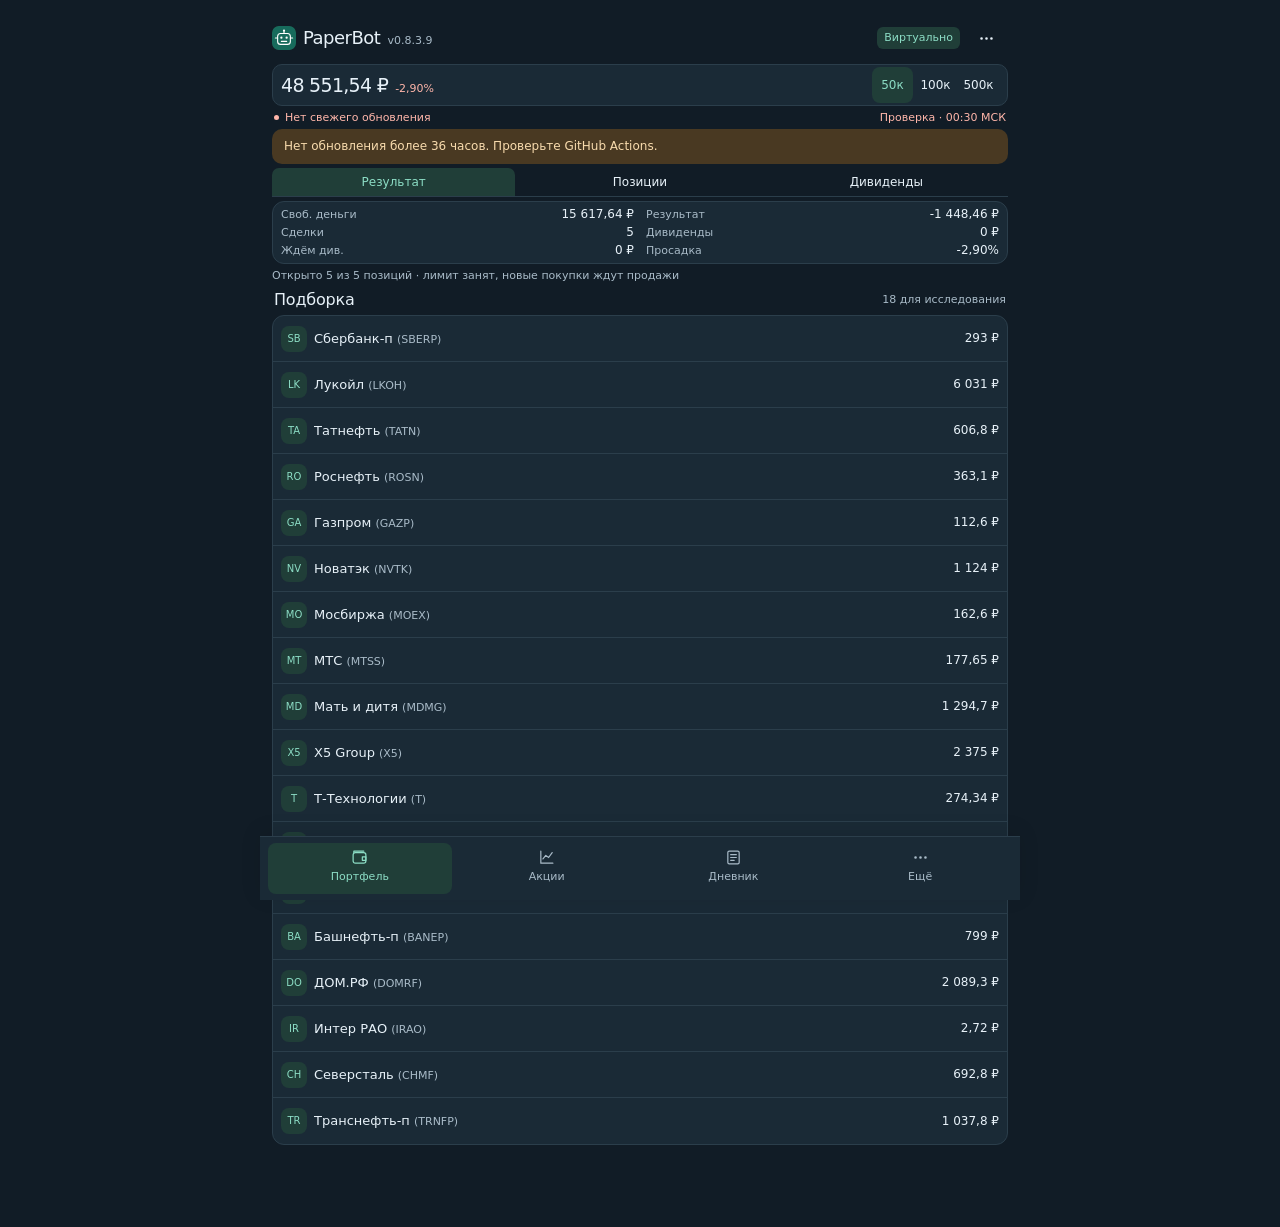
==== index.html @ 84fe7838 "feat: start archived sector-balanced paper experiment with parallel strategy controls v0.8.3.9" ====
<!doctype html>
<html lang="ru">
<head>
  <meta charset="utf-8">
  <meta name="viewport" content="width=device-width,initial-scale=1,viewport-fit=cover">
  <meta name="theme-color" content="#111c26">
  <meta name="color-scheme" content="dark">
  <meta name="description" content="PaperBot — исследование и автономная виртуальная торговля российскими акциями.">
  <meta name="apple-mobile-web-app-capable" content="yes">
  <title>PaperBot — виртуальные портфели</title>
  <link rel="icon" href="assets/paperbot.svg" type="image/svg+xml">
  <link rel="stylesheet" href="mobile.css?v=0839">
</head>
<body>
  <div id="paperbot-app"><div id="mobile-app" class="pc-app"><p role="status">Загрузка PaperBot…</p></div></div>
  <noscript>Для работы PaperBot включите JavaScript в браузере.</noscript>
  <script src="config.js?v=0839"></script>
  <script src="data.js?v=0839"></script>
  <script src="dividends-core.js?v=0839"></script>
  <script src="mobile-core.js?v=0839"></script>
  <script src="mobile-app.js?v=0839"></script>
</body>
</html>
---- mobile.css ----
#paperbot-app{--pc-bg:#111c26;--pc-panel:#1a2a36;--pc-ink:#e7f1f8;--pc-muted:#a9bbc8;--pc-line:#2b3e4b;--pc-accent:#8cddc5;--pc-soft:#203e38;padding:6px 0;display:flex;justify-content:center;font:14px/1.4 Inter,system-ui,sans-serif;color:var(--pc-ink)}
#paperbot-app *{box-sizing:border-box}
#paperbot-app .pc-app{width:min(100%,390px);background:var(--pc-bg);border:1px solid var(--pc-line);border-radius:23px;padding:8px;display:flex;flex-direction:column;gap:6px;--pc-gap:6px}
#paperbot-app button{font:inherit;color:inherit;background:transparent;border:0;border-radius:8px;padding:7px 9px;min-height:44px}
#paperbot-app button:focus-visible,#paperbot-app summary:focus-visible{outline:2px solid var(--pc-accent);outline-offset:2px}
#paperbot-app h2,#paperbot-app h3,#paperbot-app p{margin:0}
#paperbot-app .pc-header{display:flex;align-items:center;justify-content:space-between;gap:8px}
#paperbot-app .pc-brand{display:flex;align-items:baseline;gap:7px;font-size:18px;font-weight:500;letter-spacing:-.5px}
#paperbot-app .pc-version{font-size:11px;font-weight:400;color:var(--pc-muted);letter-spacing:0}
#paperbot-app .pc-logo{display:grid;place-items:center;align-self:center;width:24px;height:24px;border-radius:7px;background:var(--pc-soft);color:var(--pc-accent);flex:none}
#paperbot-app .pc-logo svg{width:17px;height:17px}
#paperbot-app .pc-mode{font-size:11px;color:var(--pc-accent);background:var(--pc-soft);padding:3px 7px;border-radius:6px}
#paperbot-app .pc-top-right{display:flex;align-items:center;gap:4px}
#paperbot-app .pc-icon-button{display:grid;place-items:center;width:44px;padding:8px}
#paperbot-app .pc-balance{display:flex;align-items:center;justify-content:space-between;gap:8px;padding:5px 10px;background:var(--pc-panel);border:1px solid var(--pc-line);border-radius:10px}
#paperbot-app .pc-small{font-size:12px;color:var(--pc-muted)}
#paperbot-app .pc-tiny{font-size:11px;color:var(--pc-muted)}
#paperbot-app .pc-capital{display:flex;align-items:baseline;gap:7px;flex-wrap:wrap}
#paperbot-app .pc-value{font-size:21px;font-weight:500;letter-spacing:-.7px;font-variant-numeric:tabular-nums;white-space:nowrap}
#paperbot-app .pc-port-picker{display:flex;flex-direction:column;align-items:center;gap:0;flex:none}
#paperbot-app .pc-port-tabs{display:flex;gap:2px}
#paperbot-app .pc-port-tabs button{min-width:41px;font-size:12px;padding:6px}
#paperbot-app button[aria-pressed="true"]{color:var(--pc-accent);background:var(--pc-soft)}
#paperbot-app .pc-status{display:flex;align-items:center;gap:6px;font-size:11px;color:var(--pc-muted);padding:0 2px;flex-wrap:wrap}
#paperbot-app .pc-dot{height:5px;width:5px;border-radius:50%;background:var(--pc-accent);flex:none}
#paperbot-app .pc-status .pc-spacer{flex:1}
#paperbot-app .pc-content{display:flex;flex-direction:column;gap:var(--pc-gap)}
#paperbot-app .pc-heading{display:flex;align-items:center;justify-content:space-between;gap:8px;padding:2px 2px 0}
#paperbot-app .pc-heading h2{font-size:16px;font-weight:500;letter-spacing:-.2px}
#paperbot-app .pc-subtabs{display:flex;border-bottom:1px solid var(--pc-line);gap:3px}
#paperbot-app .pc-subtabs button{flex:1;min-height:32px;padding:4px 3px;font-size:12px;white-space:nowrap;border-radius:7px 7px 0 0}
#paperbot-app .pc-list{background:var(--pc-panel);border:1px solid var(--pc-line);border-radius:12px;overflow:hidden}
#paperbot-app .pc-stock{display:flex;align-items:center;width:100%;gap:7px;padding:4px 8px;min-height:44px;border-radius:0;border-bottom:1px solid var(--pc-line);text-align:left}
#paperbot-app .pc-stock:last-child{border-bottom:0}
#paperbot-app .pc-company-icon{width:26px;height:26px;flex:none;border-radius:8px;object-fit:contain;background:#fff}
#paperbot-app .pc-company-name{min-width:0;flex:1;font-size:13px;font-weight:500;white-space:nowrap}
#paperbot-app .pc-ticker{font-size:11px;font-weight:400;color:var(--pc-muted)}
#paperbot-app .pc-price{white-space:nowrap;font-size:12px;font-variant-numeric:tabular-nums;flex:none}
#paperbot-app .pc-row{display:flex;align-items:center;justify-content:space-between;gap:8px}
#paperbot-app .pc-panel{padding:10px 12px;background:var(--pc-panel);border:1px solid var(--pc-line);border-radius:12px}
#paperbot-app .pc-metrics{display:grid;grid-template-columns:minmax(0,1fr) minmax(0,1fr);gap:4px 12px;padding:7px 9px}
#paperbot-app .pc-metric{display:flex;flex-direction:row;align-items:baseline;justify-content:space-between;gap:4px;min-width:0}
#paperbot-app .pc-metric b{font-size:12px;font-weight:500;font-variant-numeric:tabular-nums;white-space:nowrap}
#paperbot-app .pc-event{display:flex;gap:9px;align-items:flex-start;padding:10px;border-bottom:1px solid var(--pc-line)}
#paperbot-app .pc-event:last-child{border:0}
#paperbot-app .pc-event-icon{width:25px;height:25px;border-radius:8px;background:var(--pc-soft);display:grid;place-items:center;color:var(--pc-accent);flex:none}
#paperbot-app .pc-event-main{flex:1;min-width:0}
#paperbot-app .pc-event-main b{display:block;font-size:13px;font-weight:500}
#paperbot-app .pc-event-time{font-size:11px;color:var(--pc-muted);white-space:nowrap;text-align:right;font-variant-numeric:tabular-nums}
#paperbot-app .pc-empty{padding:17px 12px;color:var(--pc-muted);font-size:12px;text-align:center}
#paperbot-app .pc-action-row{font-size:12px;color:var(--pc-accent);text-align:left;padding:6px 2px;min-height:44px}
#paperbot-app .pc-nav{display:grid;grid-template-columns:repeat(4,minmax(0,1fr));gap:3px;padding-top:7px;border-top:1px solid var(--pc-line);margin-top:4px}
#paperbot-app .pc-nav button{display:flex;flex-direction:column;align-items:center;gap:3px;font-size:11px;padding:6px 2px;min-height:51px;color:var(--pc-muted)}
#paperbot-app .pc-nav button[aria-pressed="true"]{color:var(--pc-accent)}
#paperbot-app .pc-pill{padding:2px 6px;font-size:11px;border-radius:5px;background:var(--pc-soft);color:var(--pc-accent)}
#paperbot-app .pc-rule{padding:9px 0;border-bottom:1px solid var(--pc-line);display:flex;justify-content:space-between;gap:12px;font-size:13px}
#paperbot-app .pc-rule:last-child{border:0}
#paperbot-app .pc-dividend{width:100%;display:flex;align-items:center;gap:8px;padding:8px 10px;border-bottom:1px solid var(--pc-line);text-align:left;border-radius:0}
#paperbot-app .pc-dividend:last-child{border:0}
#paperbot-app .pc-dividend .pc-company-name{font-size:13px}
#paperbot-app .pc-dividend-right{display:flex;flex-direction:column;align-items:flex-end;gap:1px;flex:none}
#paperbot-app .pc-dividend-right b{font-weight:500;font-size:13px}
#paperbot-app .pc-detail-title{display:flex;align-items:center;gap:9px}
#paperbot-app .pc-detail-title h2{font-size:17px;font-weight:500}
#paperbot-app .pc-home-line{width:85px;height:3px;border-radius:10px;background:var(--pc-line);margin:3px auto 0}
#paperbot-app svg{width:17px;height:17px;stroke-width:1.7}
#paperbot-app details{font-size:12px;color:var(--pc-muted)}
#paperbot-app summary{min-height:44px;padding:12px 2px}
#paperbot-app details p{padding:4px 2px 8px}
@media(max-width:350px){#paperbot-app .pc-app{padding:9px;border-radius:18px}#paperbot-app .pc-value{font-size:21px}#paperbot-app .pc-brand{font-size:17px}#paperbot-app .pc-stock{gap:6px;padding:6px}#paperbot-app .pc-company-name{font-size:12px}#paperbot-app .pc-company-icon{width:26px;height:26px}#paperbot-app .pc-ticker{font-size:11px}#paperbot-app .pc-price{font-size:11px}}
:root{color-scheme:dark;background:#111c26}
body{margin:0;min-width:0;background:#111c26;-webkit-text-size-adjust:100%}
#paperbot-app{padding:0;min-height:100dvh}
#paperbot-app .pc-app{width:min(100%,760px);border:0;border-radius:0;padding:8px 12px calc(82px + env(safe-area-inset-bottom));align-self:flex-start;min-width:0}
#paperbot-app .pc-nav{position:fixed;bottom:0;left:50%;transform:translateX(-50%);width:min(100%,760px);padding:6px 8px max(6px,env(safe-area-inset-bottom));margin:0;background:var(--pc-panel);z-index:30;box-shadow:0 -4px 20px #00000018}
#paperbot-app .pc-nav button{min-width:0}
#paperbot-app .pc-content{min-width:0}
#paperbot-app .pc-company-badge{position:relative;width:26px;height:26px;flex:none;display:grid;place-items:center;border-radius:8px;background:var(--pc-soft);color:var(--pc-accent);font-size:10px;overflow:hidden}
#paperbot-app .pc-company-badge img{position:absolute;inset:0}
#paperbot-app .pc-company-badge img[hidden]{display:none}
#paperbot-app .pc-company-name{overflow:hidden;text-overflow:ellipsis}
#paperbot-app .pc-company-name .pc-ticker{white-space:nowrap}
#paperbot-app .pc-logo{width:24px;height:24px;align-self:center;border-radius:7px;flex:none}
#paperbot-app .pc-payment-history{padding:10px 12px;border-bottom:1px solid var(--pc-line)}
#paperbot-app .pc-payment-history:last-child{border:0}
#paperbot-app .pc-payment-history b{font-weight:500}
#paperbot-app .pc-link{display:block;min-height:44px;padding:11px 2px;font-size:12px;color:var(--pc-accent);overflow-wrap:anywhere}
#paperbot-app a{color:var(--pc-accent)}
#paperbot-app details p{line-height:1.5}
#paperbot-app .pc-error-list{padding-left:18px;font-size:12px;overflow-wrap:anywhere;color:#ffb6aa}
#paperbot-app .pc-alert{padding:9px 12px;border-radius:10px;background:#493922;color:#f8dbad;font-size:12px;overflow-wrap:anywhere}
#paperbot-app .pc-unhealthy{color:#ffb6aa}
#paperbot-app .pc-unhealthy .pc-dot{background:currentColor}
#paperbot-app progress{width:100%;height:9px;margin:8px 0;accent-color:var(--pc-accent)}
#paperbot-app .pc-refresh{background:var(--pc-soft);color:var(--pc-accent);font-size:12px;flex:none}
#paperbot-app button:disabled{opacity:.6;cursor:wait}
#paperbot-app iframe{max-width:100%;background:var(--pc-bg)}
#paperbot-app #advanced-status{overflow-wrap:anywhere}
#paperbot-app .pc-event-main{overflow-wrap:anywhere}
#paperbot-app .pc-heading h2{min-width:0}
#paperbot-app .pc-rule{align-items:flex-start}
#paperbot-app .pc-rule>span:last-child{text-align:right}
@media(min-width:600px){#paperbot-app .pc-app{padding-top:16px}#paperbot-app .pc-value{font-size:24px}#paperbot-app .pc-stock{min-height:46px}#paperbot-app .pc-metrics{grid-template-columns:repeat(2,minmax(0,1fr))}}
@media(max-width:350px){#paperbot-app .pc-app{padding-left:8px;padding-right:8px}#paperbot-app .pc-balance{padding:5px 8px}#paperbot-app .pc-port-tabs button{min-width:39px}#paperbot-app .pc-status{font-size:11px}}
@media(prefers-reduced-motion:reduce){*{scroll-behavior:auto!important}}

#paperbot-app #advanced-module{min-width:0;overflow-anchor:none}

#paperbot-app .pc-metric-label{font-size:11px;color:var(--pc-muted);white-space:nowrap}
#paperbot-app .pc-sr-only{position:absolute;width:1px;height:1px;padding:0;margin:-1px;overflow:hidden;clip-path:inset(50%);white-space:nowrap;border:0}

#paperbot-app .pc-balance{padding:2px 8px}#paperbot-app .pc-balance>div:first-child{display:flex;align-items:baseline;gap:7px}#paperbot-app .pc-value{font-size:19px}#paperbot-app .pc-port-tabs button{min-height:36px;padding:3px}#paperbot-app .pc-subtabs button{min-height:28px;padding:2px 3px}#paperbot-app .pc-metrics{padding:4px 8px;gap:1px 12px}#paperbot-app .pc-app{--pc-gap:4px;gap:4px}#paperbot-app .pc-profit{color:#8cddc5}#paperbot-app .pc-loss{color:#ffb6aa}#paperbot-app .pc-chart svg{width:100%;display:block;margin:6px 0}#paperbot-app .pc-chart text{fill:var(--pc-muted);font-size:10px}#paperbot-app .pc-chart .pc-subtabs{margin-top:5px}
#paperbot-app .pc-chart svg{height:auto;aspect-ratio:340/196}#paperbot-app .pc-balance>div:first-child{display:block}#paperbot-app .pc-balance>div:first-child>.pc-tiny{display:none}#paperbot-app .pc-capital{flex-wrap:nowrap}

#paperbot-app .pc-chart .pc-grid{stroke:var(--pc-line);stroke-width:.6;opacity:.55}#paperbot-app .pc-chart .pc-subtabs button{font-size:11px;min-width:0}#paperbot-app .pc-dividend-right{max-width:57%;text-align:right}#paperbot-app .pc-dividend-right .pc-tiny{font-size:10px;white-space:normal}

/* Compact detail is shared by stock links in every tab. */
#paperbot-app .pc-stock-detail{display:flex;flex-direction:column;gap:4px}
#paperbot-app .pc-stock-detail>button{min-height:28px;padding:2px 0;text-align:left;font-size:12px}
#paperbot-app .pc-stock-detail .pc-detail-title{gap:7px;margin:0}
#paperbot-app .pc-stock-detail .pc-detail-title h2{font-size:16px;line-height:24px}
#paperbot-app .pc-stock-detail>.pc-panel{padding:6px 9px}
#paperbot-app .pc-rule{padding:4px 0;font-size:12px}
#paperbot-app .pc-stock-detail .pc-rule{padding:3px 0;line-height:18px}
#paperbot-app .pc-stock-detail>.pc-small{font-size:11px;line-height:14px}
#paperbot-app .pc-stock-detail .pc-chart svg{margin:3px 0}
#paperbot-app .pc-stock-detail .pc-chart .pc-tiny{font-size:10px;line-height:13px}
#paperbot-app .pc-stock-detail>.pc-tiny{font-size:10px;line-height:13px}
#paperbot-app .pc-event{padding:6px 8px;gap:7px}
#paperbot-app .pc-event-icon{width:23px;height:23px}

#paperbot-app .pc-stock-detail{gap:2px;margin-top:-3px}#paperbot-app .pc-stock-detail>button:first-child{min-height:22px;padding:0;line-height:20px}#paperbot-app .pc-stock-detail .pc-detail-title{gap:6px;line-height:22px}#paperbot-app .pc-stock-detail .pc-detail-title h2{line-height:22px}#paperbot-app .pc-chart .pc-subtabs button{padding:2px 1px;font-size:10px}

#paperbot-app .pc-chart .pc-axis-date{font-size:9px}#paperbot-app .pc-chart .pc-axis-day{font-size:9px;fill:var(--pc-muted)}

#paperbot-app .pc-dividend-year h3{font-size:13px;font-weight:500}#paperbot-app .pc-dividend-right b{font-size:11px}#paperbot-app .pc-dividend-year .pc-payment-history{padding:7px 0}

#paperbot-app .pc-dividend{display:grid;grid-template-columns:26px minmax(0,1fr);gap:1px 7px;padding:6px 8px}#paperbot-app .pc-dividend>.pc-company-badge{grid-column:1;grid-row:1/3;align-self:center}#paperbot-app .pc-dividend>.pc-company-name{grid-column:2;white-space:normal;font-size:12px}#paperbot-app .pc-dividend-right{grid-column:2;max-width:100%;align-items:flex-start;text-align:left}

#paperbot-app .pc-dividend{padding-top:4px;padding-bottom:4px;row-gap:0}#paperbot-app .pc-dividend-right{gap:0}#paperbot-app .pc-dividend-right b{font-size:10px;line-height:14px}#paperbot-app .pc-dividend-right .pc-tiny{font-size:9px;line-height:12px}
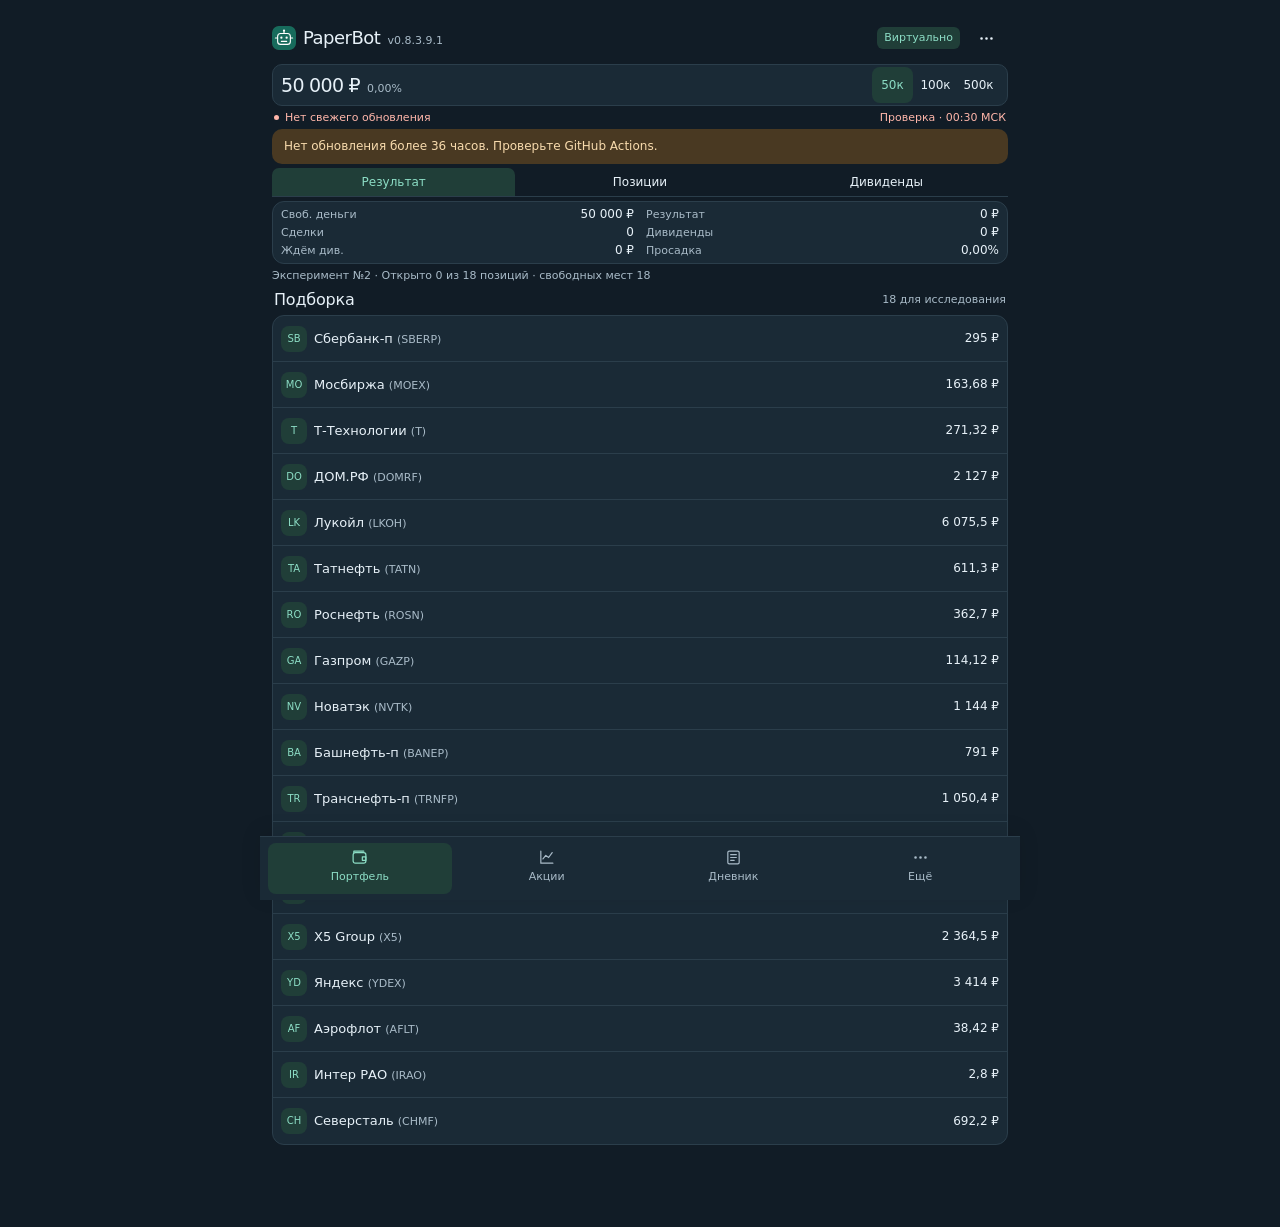
==== commit 98d6f251: "Compare paper strategies across starting dates, costs and MOEX total returns" ====
--- a/index.html
+++ b/index.html
@@ -9,15 +9,15 @@
   <meta name="apple-mobile-web-app-capable" content="yes">
   <title>PaperBot — виртуальные портфели</title>
   <link rel="icon" href="assets/paperbot.svg" type="image/svg+xml">
-  <link rel="stylesheet" href="mobile.css?v=0839">
+  <link rel="stylesheet" href="mobile.css?v=08391">
 </head>
 <body>
   <div id="paperbot-app"><div id="mobile-app" class="pc-app"><p role="status">Загрузка PaperBot…</p></div></div>
   <noscript>Для работы PaperBot включите JavaScript в браузере.</noscript>
-  <script src="config.js?v=0839"></script>
-  <script src="data.js?v=0839"></script>
-  <script src="dividends-core.js?v=0839"></script>
-  <script src="mobile-core.js?v=0839"></script>
-  <script src="mobile-app.js?v=0839"></script>
+  <script src="config.js?v=08391"></script>
+  <script src="data.js?v=08391"></script>
+  <script src="dividends-core.js?v=08391"></script>
+  <script src="mobile-core.js?v=08391"></script>
+  <script src="mobile-app.js?v=08391"></script>
 </body>
 </html>
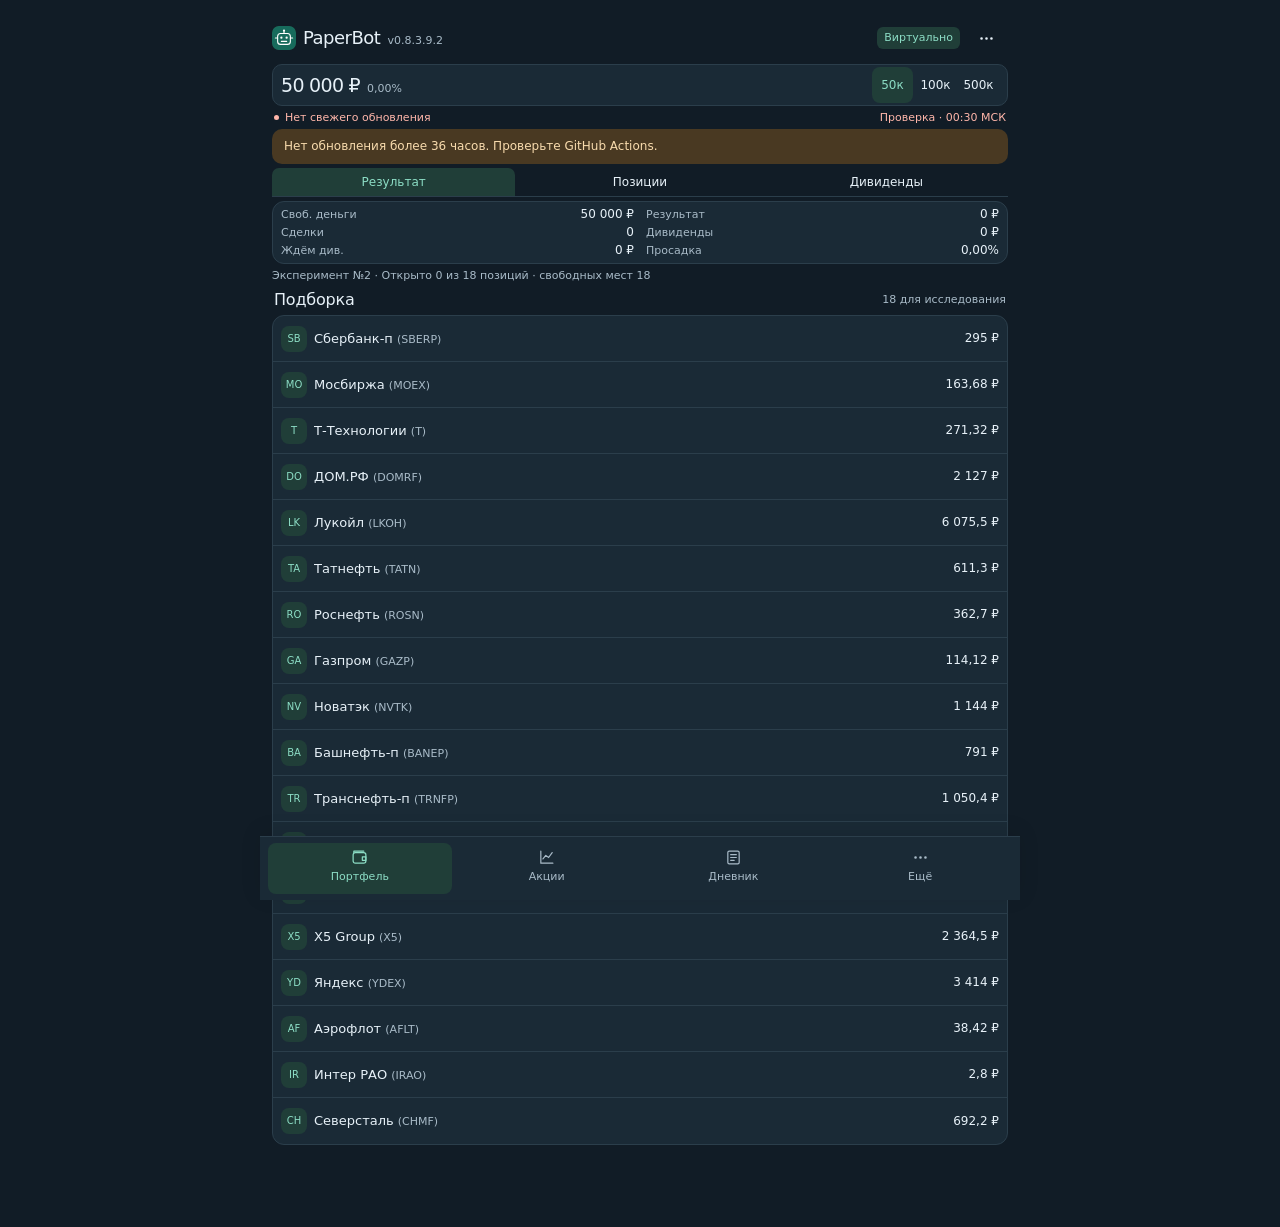
==== commit f5ae33ef: "Test post-exit index recovery in a separate virtual book" ====
--- a/index.html
+++ b/index.html
@@ -9,15 +9,15 @@
   <meta name="apple-mobile-web-app-capable" content="yes">
   <title>PaperBot — виртуальные портфели</title>
   <link rel="icon" href="assets/paperbot.svg" type="image/svg+xml">
-  <link rel="stylesheet" href="mobile.css?v=08391">
+  <link rel="stylesheet" href="mobile.css?v=08392">
 </head>
 <body>
   <div id="paperbot-app"><div id="mobile-app" class="pc-app"><p role="status">Загрузка PaperBot…</p></div></div>
   <noscript>Для работы PaperBot включите JavaScript в браузере.</noscript>
-  <script src="config.js?v=08391"></script>
-  <script src="data.js?v=08391"></script>
-  <script src="dividends-core.js?v=08391"></script>
-  <script src="mobile-core.js?v=08391"></script>
-  <script src="mobile-app.js?v=08391"></script>
+  <script src="config.js?v=08392"></script>
+  <script src="data.js?v=08392"></script>
+  <script src="dividends-core.js?v=08392"></script>
+  <script src="mobile-core.js?v=08392"></script>
+  <script src="mobile-app.js?v=08392"></script>
 </body>
 </html>
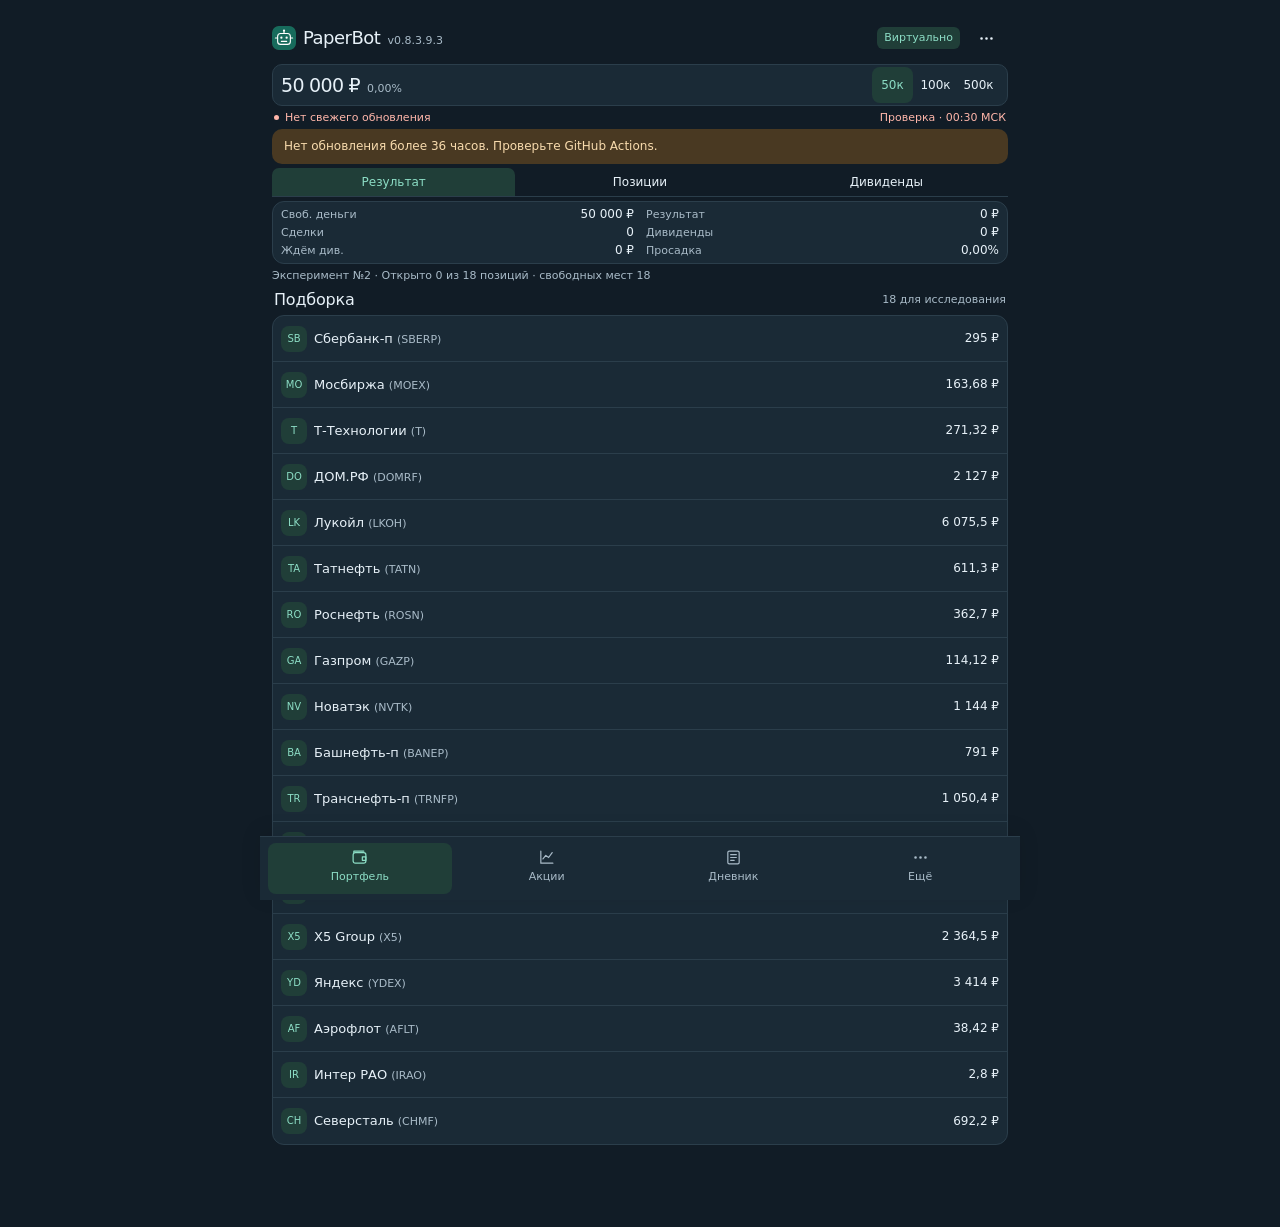
==== commit 6298d09e: "Compare funded dip portfolios in paper trading" ====
--- a/index.html
+++ b/index.html
@@ -9,15 +9,15 @@
   <meta name="apple-mobile-web-app-capable" content="yes">
   <title>PaperBot — виртуальные портфели</title>
   <link rel="icon" href="assets/paperbot.svg" type="image/svg+xml">
-  <link rel="stylesheet" href="mobile.css?v=08392">
+  <link rel="stylesheet" href="mobile.css?v=08393">
 </head>
 <body>
   <div id="paperbot-app"><div id="mobile-app" class="pc-app"><p role="status">Загрузка PaperBot…</p></div></div>
   <noscript>Для работы PaperBot включите JavaScript в браузере.</noscript>
-  <script src="config.js?v=08392"></script>
-  <script src="data.js?v=08392"></script>
-  <script src="dividends-core.js?v=08392"></script>
-  <script src="mobile-core.js?v=08392"></script>
-  <script src="mobile-app.js?v=08392"></script>
+  <script src="config.js?v=08393"></script>
+  <script src="data.js?v=08393"></script>
+  <script src="dividends-core.js?v=08393"></script>
+  <script src="mobile-core.js?v=08393"></script>
+  <script src="mobile-app.js?v=08393"></script>
 </body>
 </html>
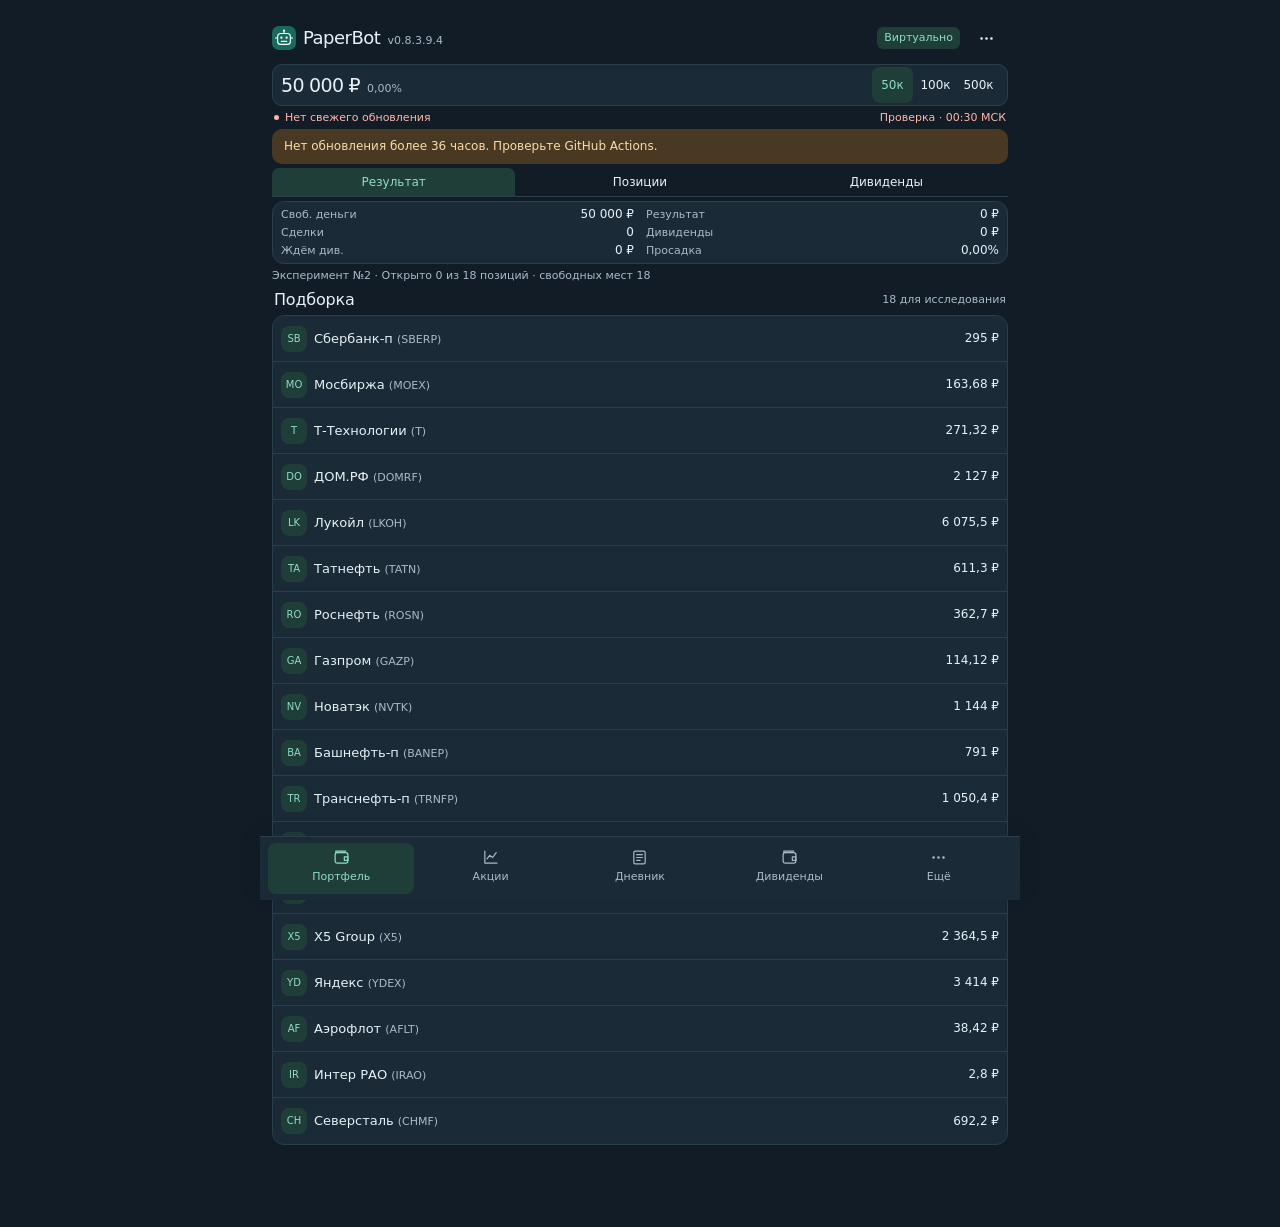
==== commit c05b48de: "Add dividend income watchlist and historical total returns" ====
--- a/index.html
+++ b/index.html
@@ -9,15 +9,16 @@
   <meta name="apple-mobile-web-app-capable" content="yes">
   <title>PaperBot — виртуальные портфели</title>
   <link rel="icon" href="assets/paperbot.svg" type="image/svg+xml">
-  <link rel="stylesheet" href="mobile.css?v=08393">
+  <link rel="stylesheet" href="mobile.css?v=08394">
 </head>
 <body>
   <div id="paperbot-app"><div id="mobile-app" class="pc-app"><p role="status">Загрузка PaperBot…</p></div></div>
   <noscript>Для работы PaperBot включите JavaScript в браузере.</noscript>
-  <script src="config.js?v=08393"></script>
-  <script src="data.js?v=08393"></script>
-  <script src="dividends-core.js?v=08393"></script>
-  <script src="mobile-core.js?v=08393"></script>
-  <script src="mobile-app.js?v=08393"></script>
+  <script src="config.js?v=08394"></script>
+  <script src="data.js?v=08394"></script>
+  <script src="dividends-core.js?v=08394"></script>
+  <script src="mobile-core.js?v=08394"></script>
+  <script src="dividend-pool.js?v=08394"></script>
+  <script src="mobile-app.js?v=08394"></script>
 </body>
 </html>
--- a/mobile.css
+++ b/mobile.css
@@ -50,7 +50,7 @@
 #paperbot-app .pc-event-time{font-size:11px;color:var(--pc-muted);white-space:nowrap;text-align:right;font-variant-numeric:tabular-nums}
 #paperbot-app .pc-empty{padding:17px 12px;color:var(--pc-muted);font-size:12px;text-align:center}
 #paperbot-app .pc-action-row{font-size:12px;color:var(--pc-accent);text-align:left;padding:6px 2px;min-height:44px}
-#paperbot-app .pc-nav{display:grid;grid-template-columns:repeat(4,minmax(0,1fr));gap:3px;padding-top:7px;border-top:1px solid var(--pc-line);margin-top:4px}
+#paperbot-app .pc-nav{display:grid;grid-template-columns:repeat(5,minmax(0,1fr));gap:3px;padding-top:7px;border-top:1px solid var(--pc-line);margin-top:4px}
 #paperbot-app .pc-nav button{display:flex;flex-direction:column;align-items:center;gap:3px;font-size:11px;padding:6px 2px;min-height:51px;color:var(--pc-muted)}
 #paperbot-app .pc-nav button[aria-pressed="true"]{color:var(--pc-accent)}
 #paperbot-app .pc-pill{padding:2px 6px;font-size:11px;border-radius:5px;background:var(--pc-soft);color:var(--pc-accent)}
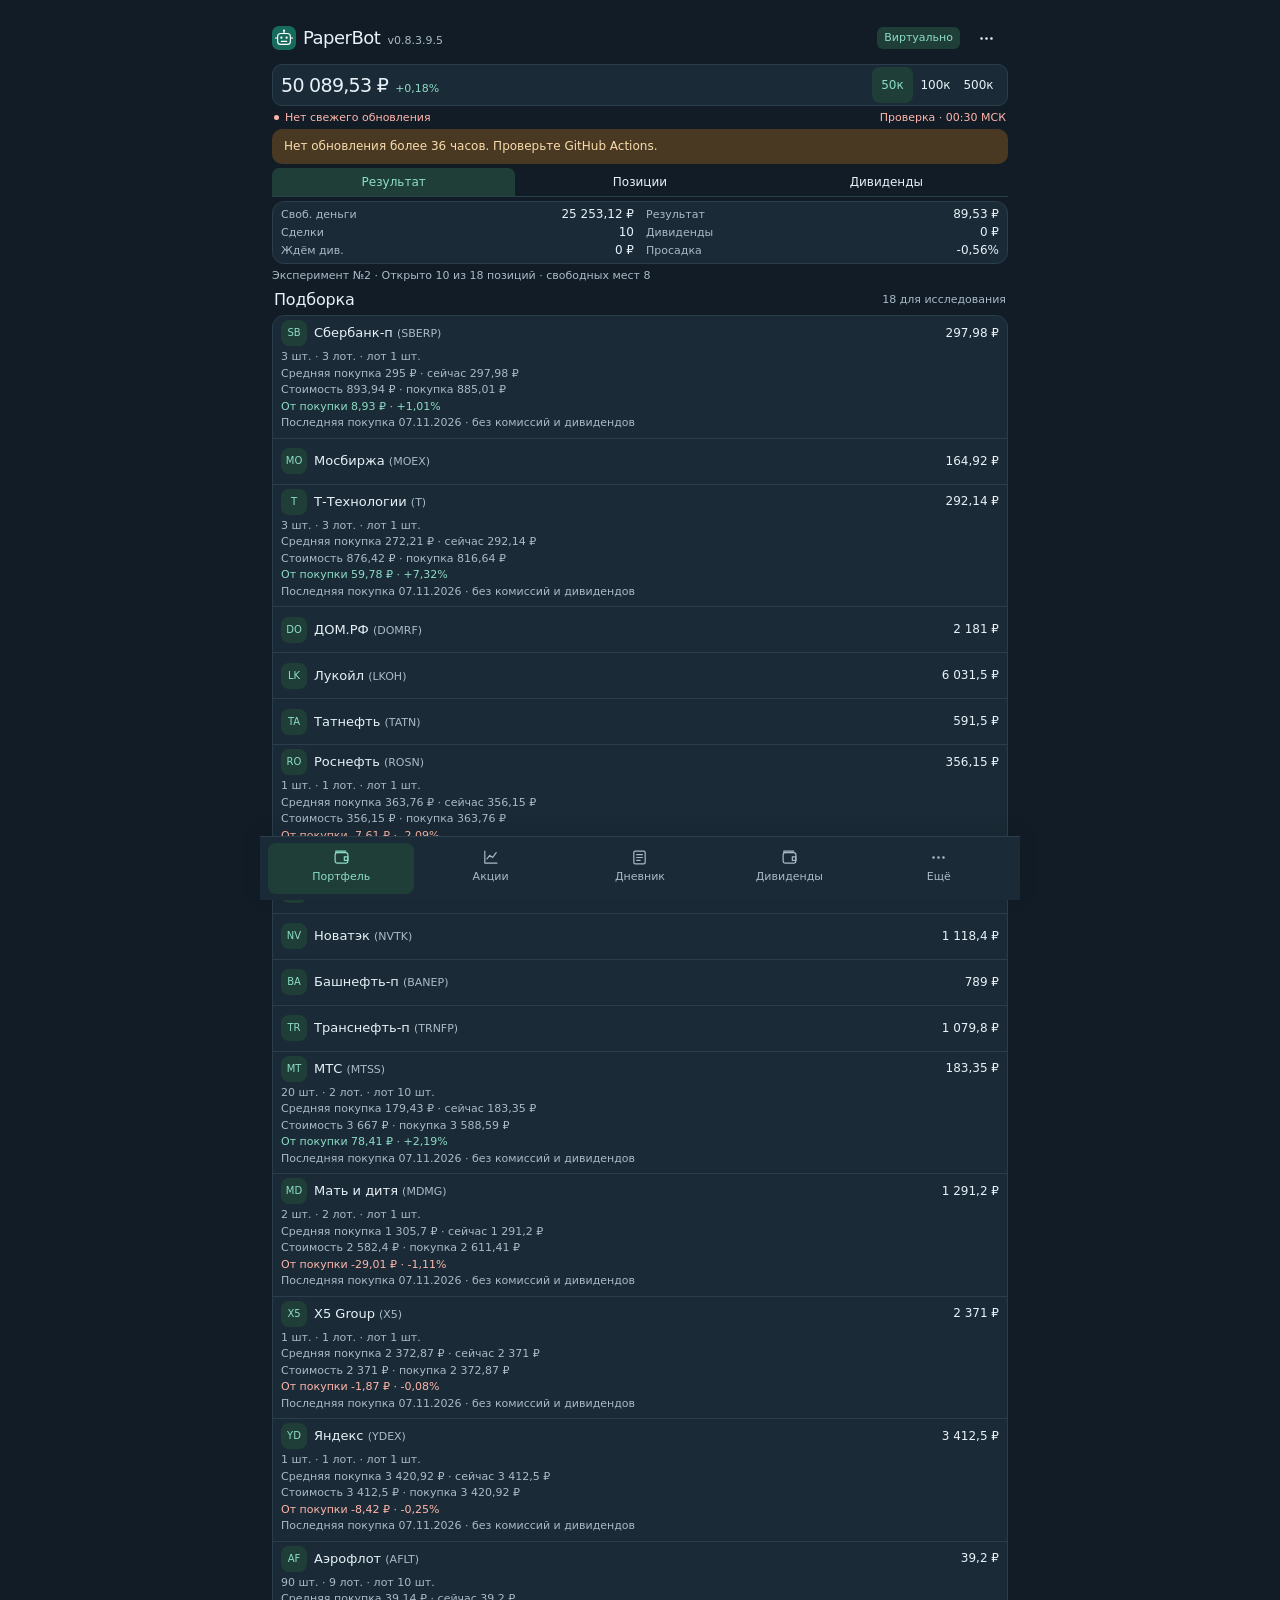
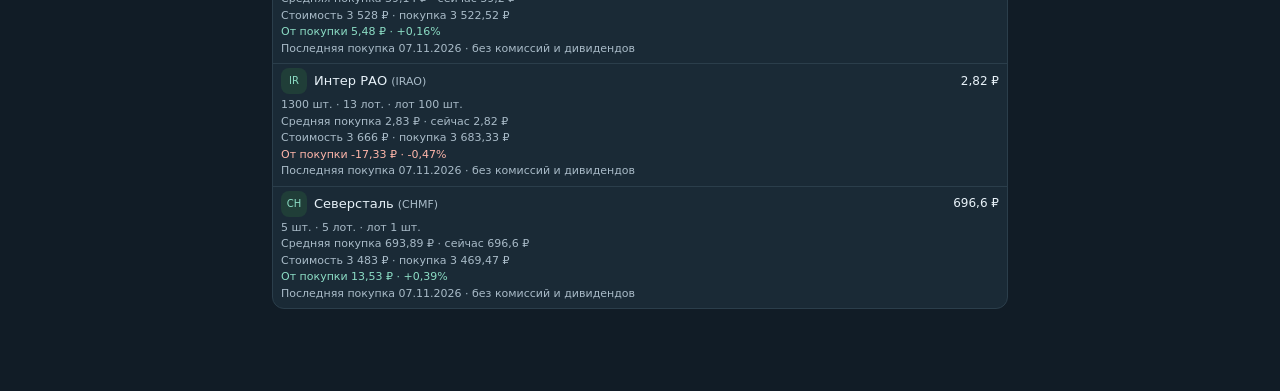
==== commit eb3d0159: "Show position cost and returns; filter purchases and sales" ====
--- a/index.html
+++ b/index.html
@@ -9,16 +9,16 @@
   <meta name="apple-mobile-web-app-capable" content="yes">
   <title>PaperBot — виртуальные портфели</title>
   <link rel="icon" href="assets/paperbot.svg" type="image/svg+xml">
-  <link rel="stylesheet" href="mobile.css?v=08394">
+  <link rel="stylesheet" href="mobile.css?v=08395">
 </head>
 <body>
   <div id="paperbot-app"><div id="mobile-app" class="pc-app"><p role="status">Загрузка PaperBot…</p></div></div>
   <noscript>Для работы PaperBot включите JavaScript в браузере.</noscript>
-  <script src="config.js?v=08394"></script>
-  <script src="data.js?v=08394"></script>
-  <script src="dividends-core.js?v=08394"></script>
-  <script src="mobile-core.js?v=08394"></script>
-  <script src="dividend-pool.js?v=08394"></script>
-  <script src="mobile-app.js?v=08394"></script>
+  <script src="config.js?v=08395"></script>
+  <script src="data.js?v=08395"></script>
+  <script src="dividends-core.js?v=08395"></script>
+  <script src="mobile-core.js?v=08395"></script>
+  <script src="dividend-pool.js?v=08395"></script>
+  <script src="mobile-app.js?v=08395"></script>
 </body>
 </html>
--- a/mobile.css
+++ b/mobile.css
@@ -139,3 +139,9 @@
 #paperbot-app .pc-dividend{display:grid;grid-template-columns:26px minmax(0,1fr);gap:1px 7px;padding:6px 8px}#paperbot-app .pc-dividend>.pc-company-badge{grid-column:1;grid-row:1/3;align-self:center}#paperbot-app .pc-dividend>.pc-company-name{grid-column:2;white-space:normal;font-size:12px}#paperbot-app .pc-dividend-right{grid-column:2;max-width:100%;align-items:flex-start;text-align:left}
 
 #paperbot-app .pc-dividend{padding-top:4px;padding-bottom:4px;row-gap:0}#paperbot-app .pc-dividend-right{gap:0}#paperbot-app .pc-dividend-right b{font-size:10px;line-height:14px}#paperbot-app .pc-dividend-right .pc-tiny{font-size:9px;line-height:12px}
+
+#paperbot-app .pc-position-facts{flex:0 0 100%;text-align:left;font-size:11px;line-height:1.5;color:var(--pc-muted);white-space:normal;padding:3px 0 2px}
+
+#paperbot-app .pc-stock{flex-wrap:wrap;row-gap:0}
+#paperbot-app .pc-company-name{white-space:normal;overflow-wrap:anywhere}
+#paperbot-app .pc-subtabs{overflow-x:auto}
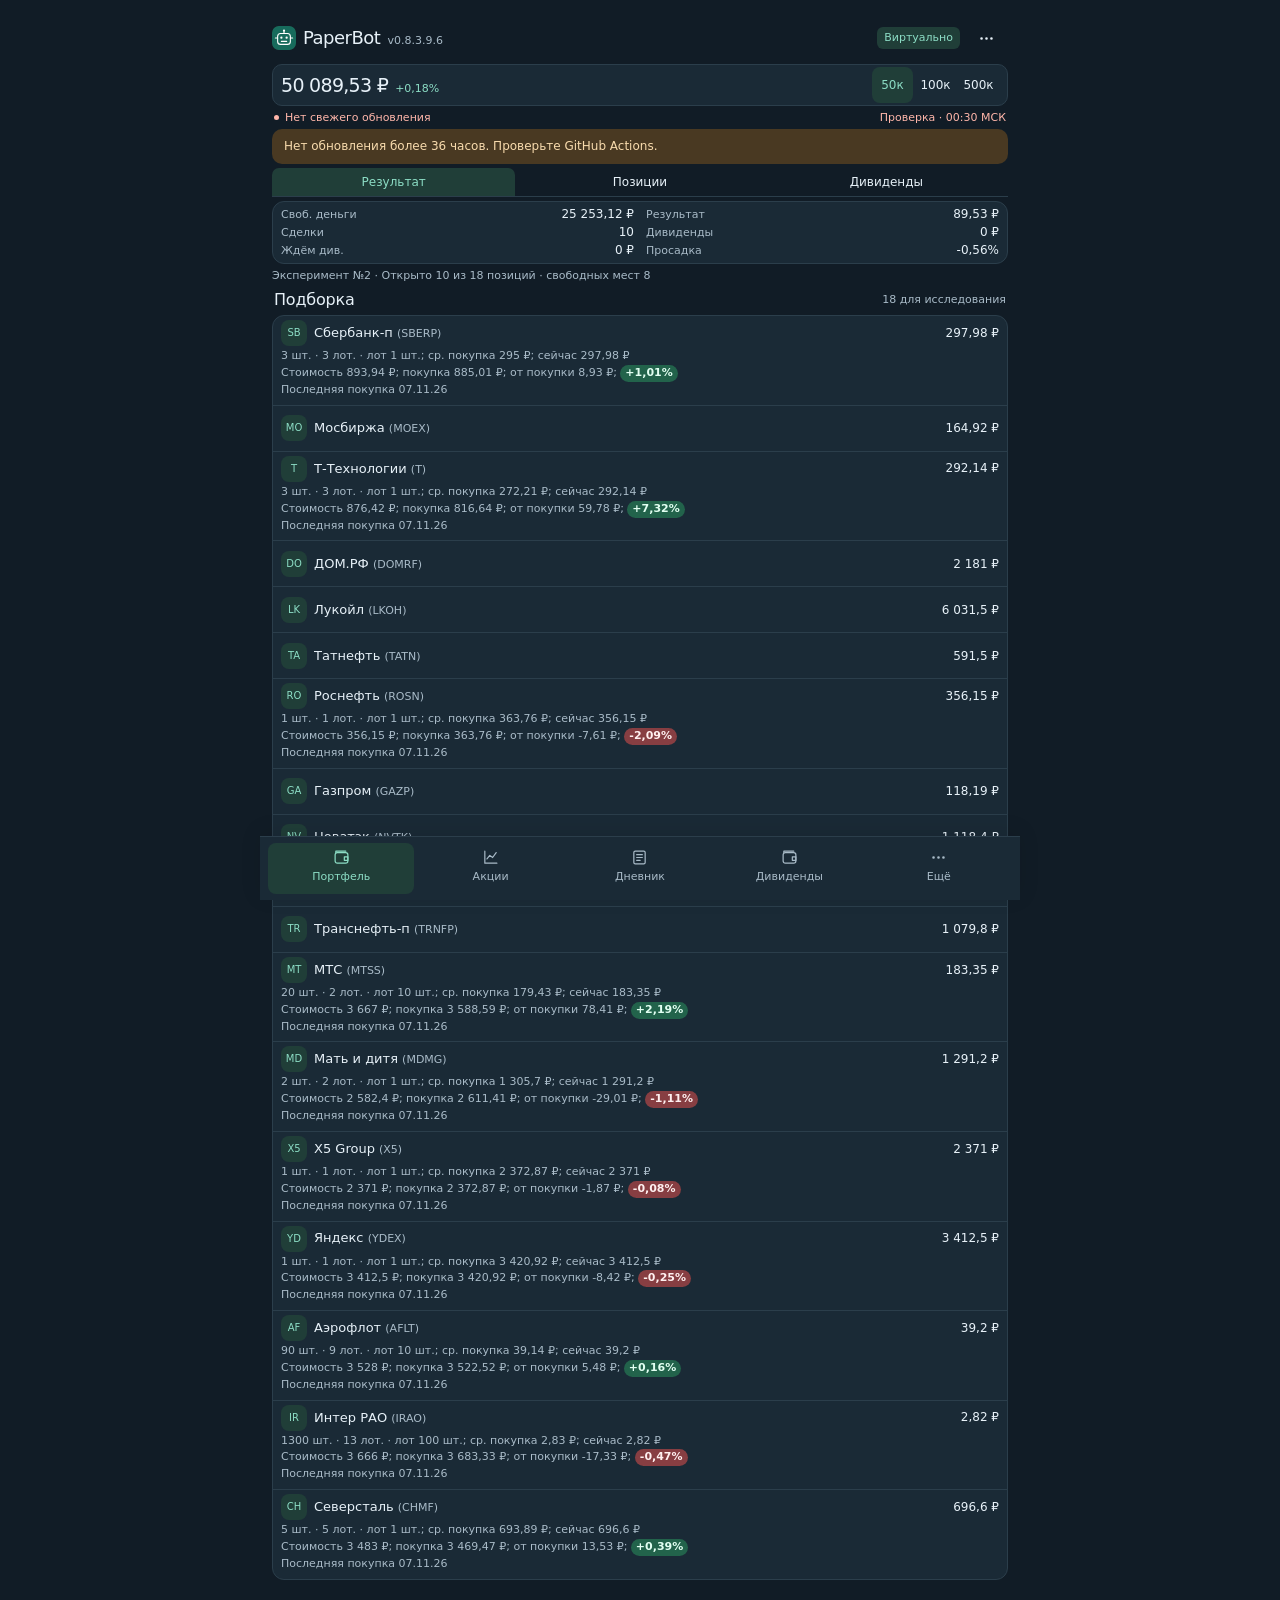
==== commit b477536f: "Compact position facts and highlight price returns" ====
--- a/index.html
+++ b/index.html
@@ -9,16 +9,16 @@
   <meta name="apple-mobile-web-app-capable" content="yes">
   <title>PaperBot — виртуальные портфели</title>
   <link rel="icon" href="assets/paperbot.svg" type="image/svg+xml">
-  <link rel="stylesheet" href="mobile.css?v=08395">
+  <link rel="stylesheet" href="mobile.css?v=08396">
 </head>
 <body>
   <div id="paperbot-app"><div id="mobile-app" class="pc-app"><p role="status">Загрузка PaperBot…</p></div></div>
   <noscript>Для работы PaperBot включите JavaScript в браузере.</noscript>
-  <script src="config.js?v=08395"></script>
-  <script src="data.js?v=08395"></script>
-  <script src="dividends-core.js?v=08395"></script>
-  <script src="mobile-core.js?v=08395"></script>
-  <script src="dividend-pool.js?v=08395"></script>
-  <script src="mobile-app.js?v=08395"></script>
+  <script src="config.js?v=08396"></script>
+  <script src="data.js?v=08396"></script>
+  <script src="dividends-core.js?v=08396"></script>
+  <script src="mobile-core.js?v=08396"></script>
+  <script src="dividend-pool.js?v=08396"></script>
+  <script src="mobile-app.js?v=08396"></script>
 </body>
 </html>
--- a/mobile.css
+++ b/mobile.css
@@ -145,3 +145,9 @@
 #paperbot-app .pc-stock{flex-wrap:wrap;row-gap:0}
 #paperbot-app .pc-company-name{white-space:normal;overflow-wrap:anywhere}
 #paperbot-app .pc-subtabs{overflow-x:auto}
+
+#paperbot-app .pc-position-facts{font-size:11px;line-height:1.35;padding:2px 0}
+#paperbot-app .pc-position-facts>span{display:block;margin:1px 0}
+#paperbot-app .pc-return-badge{display:inline-block;white-space:nowrap;border-radius:999px;padding:1px 5px;background:var(--pc-line);color:var(--pc-ink);font-weight:600}
+#paperbot-app .pc-return-up{background:#22634b;color:#e2fff2}
+#paperbot-app .pc-return-down{background:#873e42;color:#fff0f0}
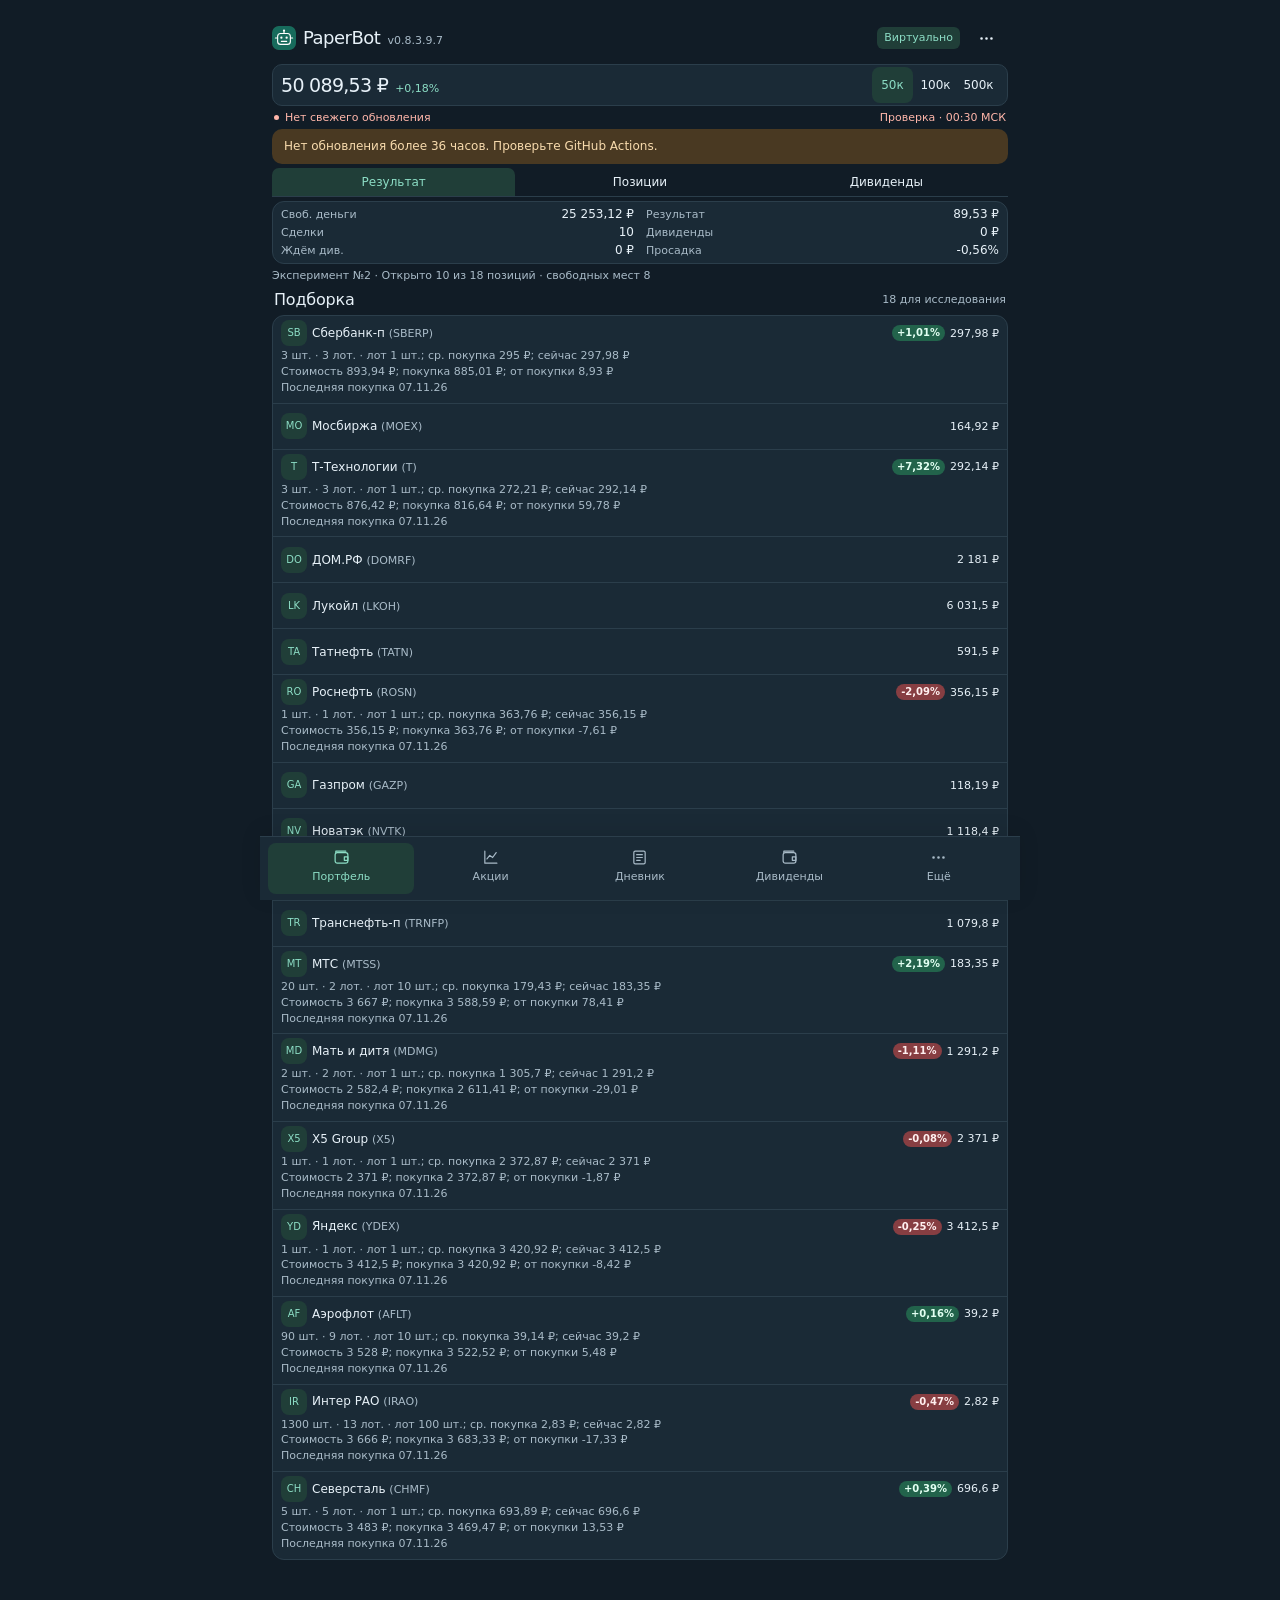
==== commit 1ca4e09c: "Move position return badge beside stock name" ====
--- a/index.html
+++ b/index.html
@@ -9,16 +9,16 @@
   <meta name="apple-mobile-web-app-capable" content="yes">
   <title>PaperBot — виртуальные портфели</title>
   <link rel="icon" href="assets/paperbot.svg" type="image/svg+xml">
-  <link rel="stylesheet" href="mobile.css?v=08396">
+  <link rel="stylesheet" href="mobile.css?v=08397">
 </head>
 <body>
   <div id="paperbot-app"><div id="mobile-app" class="pc-app"><p role="status">Загрузка PaperBot…</p></div></div>
   <noscript>Для работы PaperBot включите JavaScript в браузере.</noscript>
-  <script src="config.js?v=08396"></script>
-  <script src="data.js?v=08396"></script>
-  <script src="dividends-core.js?v=08396"></script>
-  <script src="mobile-core.js?v=08396"></script>
-  <script src="dividend-pool.js?v=08396"></script>
-  <script src="mobile-app.js?v=08396"></script>
+  <script src="config.js?v=08397"></script>
+  <script src="data.js?v=08397"></script>
+  <script src="dividends-core.js?v=08397"></script>
+  <script src="mobile-core.js?v=08397"></script>
+  <script src="dividend-pool.js?v=08397"></script>
+  <script src="mobile-app.js?v=08397"></script>
 </body>
 </html>
--- a/mobile.css
+++ b/mobile.css
@@ -151,3 +151,9 @@
 #paperbot-app .pc-return-badge{display:inline-block;white-space:nowrap;border-radius:999px;padding:1px 5px;background:var(--pc-line);color:var(--pc-ink);font-weight:600}
 #paperbot-app .pc-return-up{background:#22634b;color:#e2fff2}
 #paperbot-app .pc-return-down{background:#873e42;color:#fff0f0}
+
+#paperbot-app .pc-stock{display:grid;grid-template-columns:26px minmax(0,1fr) auto auto;column-gap:5px}
+#paperbot-app .pc-stock>.pc-company-name{font-size:12px;line-height:1.2}
+#paperbot-app .pc-stock>.pc-return-badge{grid-column:3;font-size:10px;align-self:center}
+#paperbot-app .pc-stock>.pc-price{grid-column:4;font-size:11px}
+#paperbot-app .pc-stock>.pc-position-facts{grid-column:1/-1}
